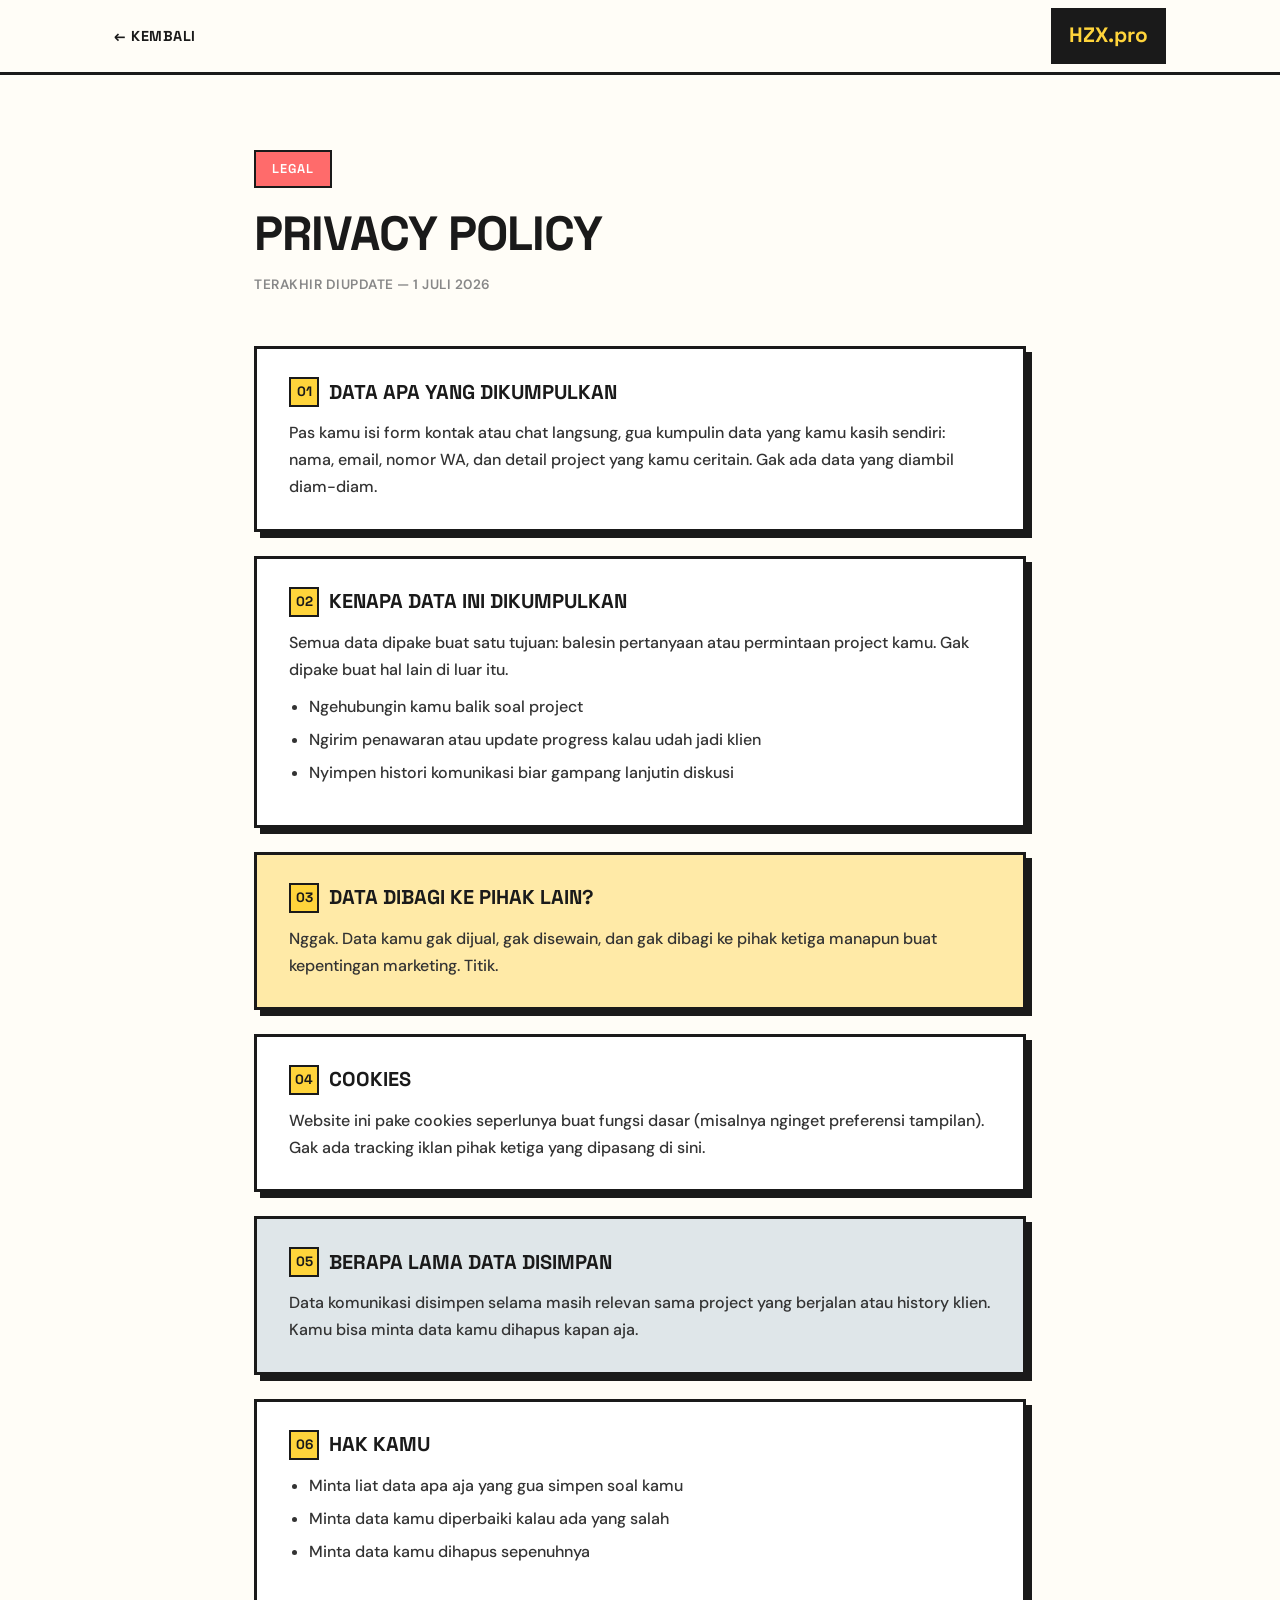
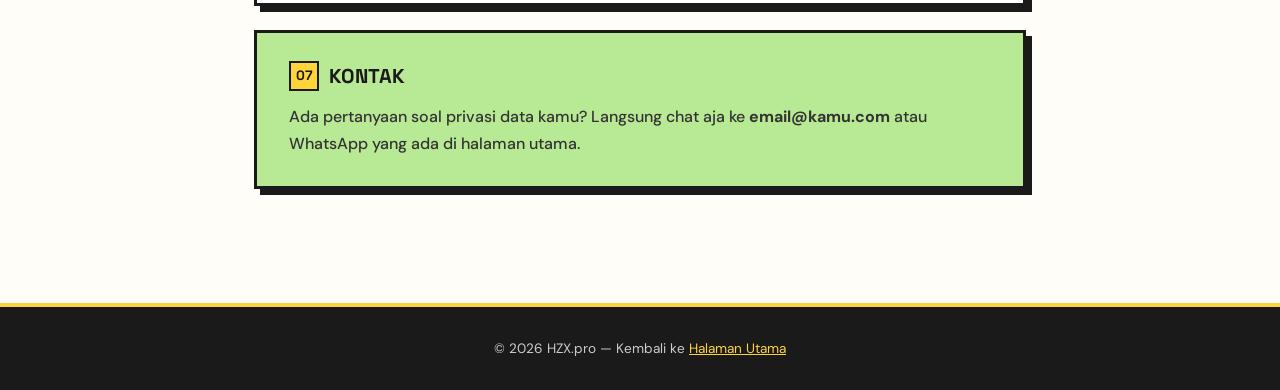
==== privacy.html @ da10a1e4 "Add files via upload" ====
<!DOCTYPE html>
<html lang="id">

<head>
    <meta charset="UTF-8" />
    <meta name="viewport" content="width=device-width, initial-scale=1.0" />
    <title>Privacy Policy | HZX.pro</title>
    <link rel="preconnect" href="https://fonts.googleapis.com">
    <link
        href="https://fonts.googleapis.com/css2?family=Space+Grotesk:wght@500;600;700;800&family=DM+Sans:opsz,wght@9..40,400;9..40,500;9..40,600;9..40,700&display=swap"
        rel="stylesheet">
    <style>
        *,
        *::before,
        *::after {
            box-sizing: border-box;
            margin: 0;
            padding: 0;
        }

        html {
            scroll-behavior: smooth;
        }

        body {
            font-family: 'DM Sans', sans-serif;
            background: #FFFDF7;
            color: #1a1a1a;
            line-height: 1.7;
        }

        a {
            text-decoration: none;
            color: inherit;
        }

        .container {
            max-width: 820px;
            margin: 0 auto;
            padding: 0 24px;
        }

        ::-webkit-scrollbar {
            width: 14px;
        }

        ::-webkit-scrollbar-track {
            background: #FFFDF7;
            border-left: 3px solid #1a1a1a;
        }

        ::-webkit-scrollbar-thumb {
            background: #FFD43B;
            border: 3px solid #1a1a1a;
        }

        html {
            scrollbar-width: thin;
            scrollbar-color: #FFD43B #FFFDF7;
        }

        h1,
        h2 {
            font-family: 'Space Grotesk', sans-serif;
            font-weight: 700;
            line-height: 1.15;
        }

        .topbar {
            position: fixed;
            top: 0;
            left: 0;
            right: 0;
            z-index: 1000;
            background: #FFFDF7;
            border-bottom: 3px solid #1a1a1a;
        }

        .topbar .container {
            display: flex;
            align-items: center;
            justify-content: space-between;
            height: 72px;
            max-width: 1100px;
        }

        .back-link {
            font-family: 'Space Grotesk', sans-serif;
            font-weight: 700;
            font-size: 0.9rem;
            text-transform: uppercase;
            letter-spacing: 0.5px;
        }

        .logo {
            font-family: 'Space Grotesk', sans-serif;
            font-weight: 800;
            font-size: 1.3rem;
            background: #1a1a1a;
            color: #FFD43B;
            padding: 8px 16px;
            border: 2px solid #1a1a1a;
        }

        .page-hero {
            padding: 150px 0 50px;
        }

        .page-hero .tag {
            display: inline-block;
            padding: 6px 16px;
            border: 2px solid #1a1a1a;
            font-family: 'Space Grotesk', sans-serif;
            font-weight: 600;
            font-size: 0.8rem;
            text-transform: uppercase;
            letter-spacing: 1px;
            background: #FF6B6B;
            color: #fff;
            margin-bottom: 18px;
        }

        .page-hero h1 {
            font-size: clamp(2rem, 5vw, 3rem);
            text-transform: uppercase;
            letter-spacing: -1px;
            margin-bottom: 12px;
        }

        .page-hero .updated {
            font-size: 0.85rem;
            font-weight: 600;
            color: #888;
            text-transform: uppercase;
            letter-spacing: 0.5px;
        }

        .doc-body {
            padding-bottom: 90px;
        }

        .doc-block {
            background: #fff;
            border: 3px solid #1a1a1a;
            box-shadow: 6px 6px 0 #1a1a1a;
            padding: 28px 32px;
            margin-bottom: 24px;
        }

        .doc-block h2 {
            font-size: 1.25rem;
            text-transform: uppercase;
            margin-bottom: 12px;
            display: flex;
            align-items: center;
            gap: 10px;
        }

        .doc-block h2 .num {
            display: inline-flex;
            align-items: center;
            justify-content: center;
            width: 30px;
            height: 30px;
            background: #FFD43B;
            border: 2px solid #1a1a1a;
            font-size: 0.85rem;
            flex-shrink: 0;
        }

        .doc-block p {
            font-weight: 500;
            color: #333;
            margin-bottom: 10px;
        }

        .doc-block p:last-child {
            margin-bottom: 0;
        }

        .doc-block ul {
            margin: 10px 0 10px 20px;
        }

        .doc-block li {
            font-weight: 500;
            color: #333;
            margin-bottom: 6px;
        }

        .doc-block:nth-child(3) {
            background: #FFEAA7;
        }

        .doc-block:nth-child(5) {
            background: #DFE6E9;
        }

        .doc-block:nth-child(7) {
            background: #B8E994;
        }

        .footer {
            background: #1a1a1a;
            color: #ccc;
            padding: 30px 0;
            text-align: center;
            font-size: 0.85rem;
            border-top: 4px solid #FFD43B;
        }

        .footer a {
            color: #FFD43B;
            text-decoration: underline;
        }

        @media (max-width: 640px) {
            .doc-block {
                padding: 22px 20px;
            }
        }
    </style>
</head>

<body>

    <nav class="topbar">
        <div class="container">
            <a href="index.html" class="back-link">← Kembali</a>
            <span class="logo">HZX.pro</span>
        </div>
    </nav>

    <section class="page-hero">
        <div class="container">
            <span class="tag">Legal</span>
            <h1>Privacy Policy</h1>
            <p class="updated">Terakhir diupdate — 1 Juli 2026</p>
        </div>
    </section>

    <section class="doc-body">
        <div class="container">

            <div class="doc-block">
                <h2><span class="num">01</span>Data Apa yang Dikumpulkan</h2>
                <p>Pas kamu isi form kontak atau chat langsung, gua kumpulin data yang kamu kasih sendiri: nama, email,
                    nomor WA, dan detail project yang kamu ceritain. Gak ada data yang diambil diam-diam.</p>
            </div>

            <div class="doc-block">
                <h2><span class="num">02</span>Kenapa Data Ini Dikumpulkan</h2>
                <p>Semua data dipake buat satu tujuan: balesin pertanyaan atau permintaan project kamu. Gak dipake buat
                    hal lain di luar itu.</p>
                <ul>
                    <li>Ngehubungin kamu balik soal project</li>
                    <li>Ngirim penawaran atau update progress kalau udah jadi klien</li>
                    <li>Nyimpen histori komunikasi biar gampang lanjutin diskusi</li>
                </ul>
            </div>

            <div class="doc-block">
                <h2><span class="num">03</span>Data Dibagi ke Pihak Lain?</h2>
                <p>Nggak. Data kamu gak dijual, gak disewain, dan gak dibagi ke pihak ketiga manapun buat kepentingan
                    marketing. Titik.</p>
            </div>

            <div class="doc-block">
                <h2><span class="num">04</span>Cookies</h2>
                <p>Website ini pake cookies seperlunya buat fungsi dasar (misalnya nginget preferensi tampilan). Gak ada
                    tracking iklan pihak ketiga yang dipasang di sini.</p>
            </div>

            <div class="doc-block">
                <h2><span class="num">05</span>Berapa Lama Data Disimpan</h2>
                <p>Data komunikasi disimpen selama masih relevan sama project yang berjalan atau history klien. Kamu
                    bisa minta data kamu dihapus kapan aja.</p>
            </div>

            <div class="doc-block">
                <h2><span class="num">06</span>Hak Kamu</h2>
                <ul>
                    <li>Minta liat data apa aja yang gua simpen soal kamu</li>
                    <li>Minta data kamu diperbaiki kalau ada yang salah</li>
                    <li>Minta data kamu dihapus sepenuhnya</li>
                </ul>
            </div>

            <div class="doc-block">
                <h2><span class="num">07</span>Kontak</h2>
                <p>Ada pertanyaan soal privasi data kamu? Langsung chat aja ke <strong>email@kamu.com</strong> atau
                    WhatsApp yang ada di halaman utama.</p>
            </div>

        </div>
    </section>

    <footer class="footer">
        <div class="container">© 2026 HZX.pro — Kembali ke <a href="index.html">Halaman Utama</a></div>
    </footer>

</body>

</html>
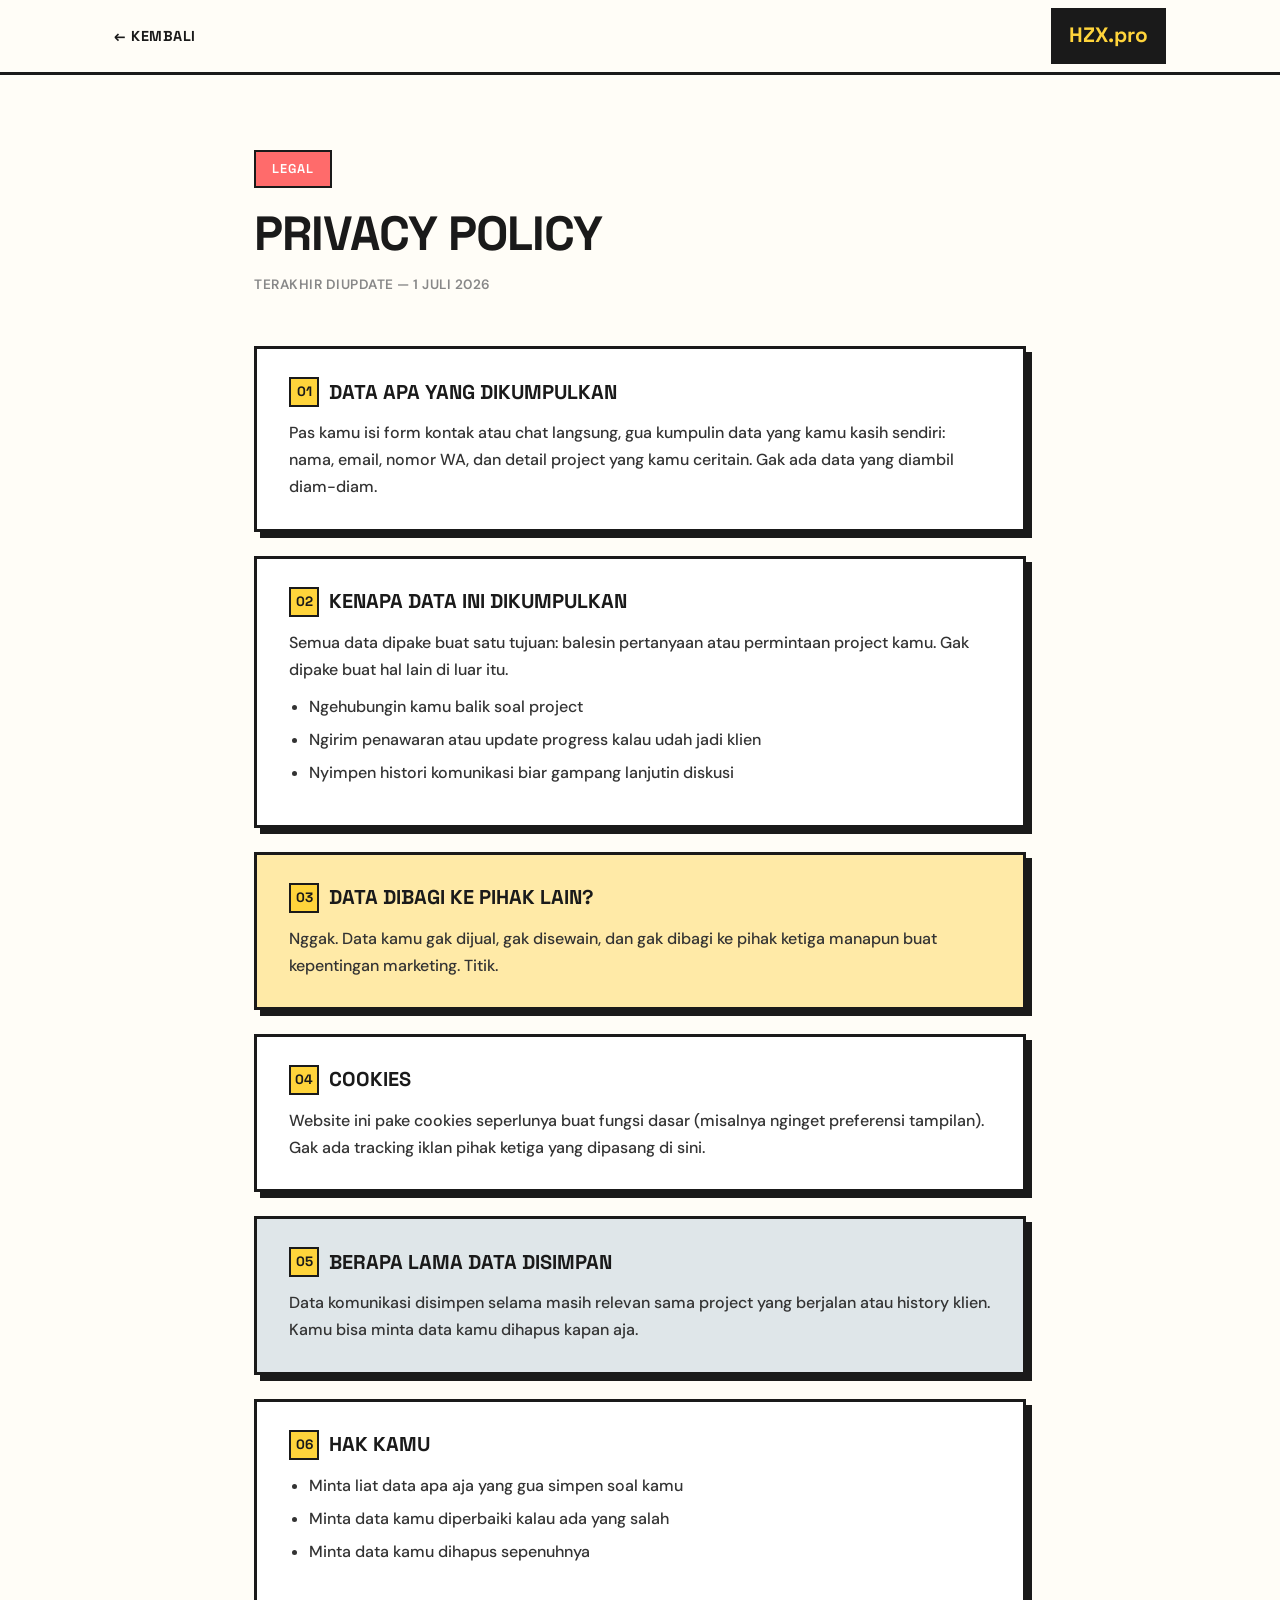
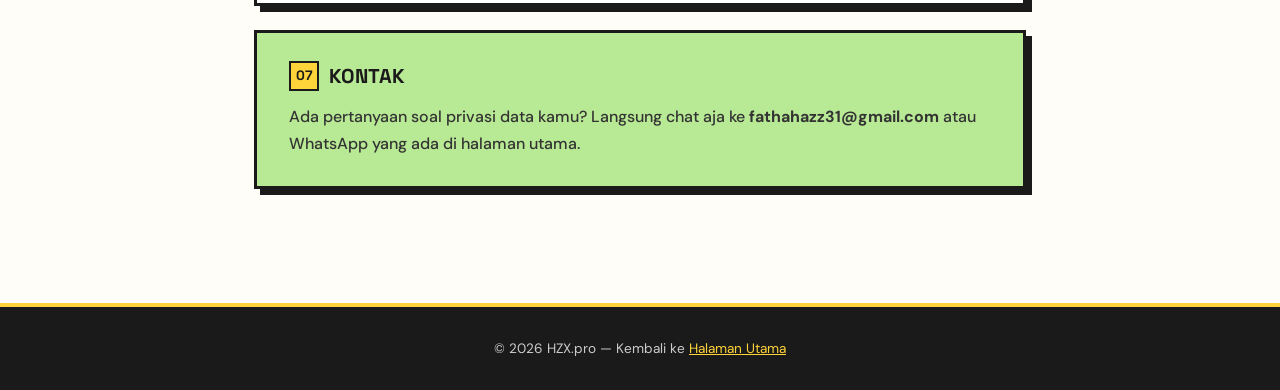
==== commit 36f27d34: "Update contact email for privacy inquiries" ====
--- a/privacy.html
+++ b/privacy.html
@@ -288,7 +288,7 @@
 
             <div class="doc-block">
                 <h2><span class="num">07</span>Kontak</h2>
-                <p>Ada pertanyaan soal privasi data kamu? Langsung chat aja ke <strong>email@kamu.com</strong> atau
+                <p>Ada pertanyaan soal privasi data kamu? Langsung chat aja ke <strong>fathahazz31@gmail.com</strong> atau
                     WhatsApp yang ada di halaman utama.</p>
             </div>
 
@@ -301,4 +301,4 @@
 
 </body>
 
-</html>+</html>
